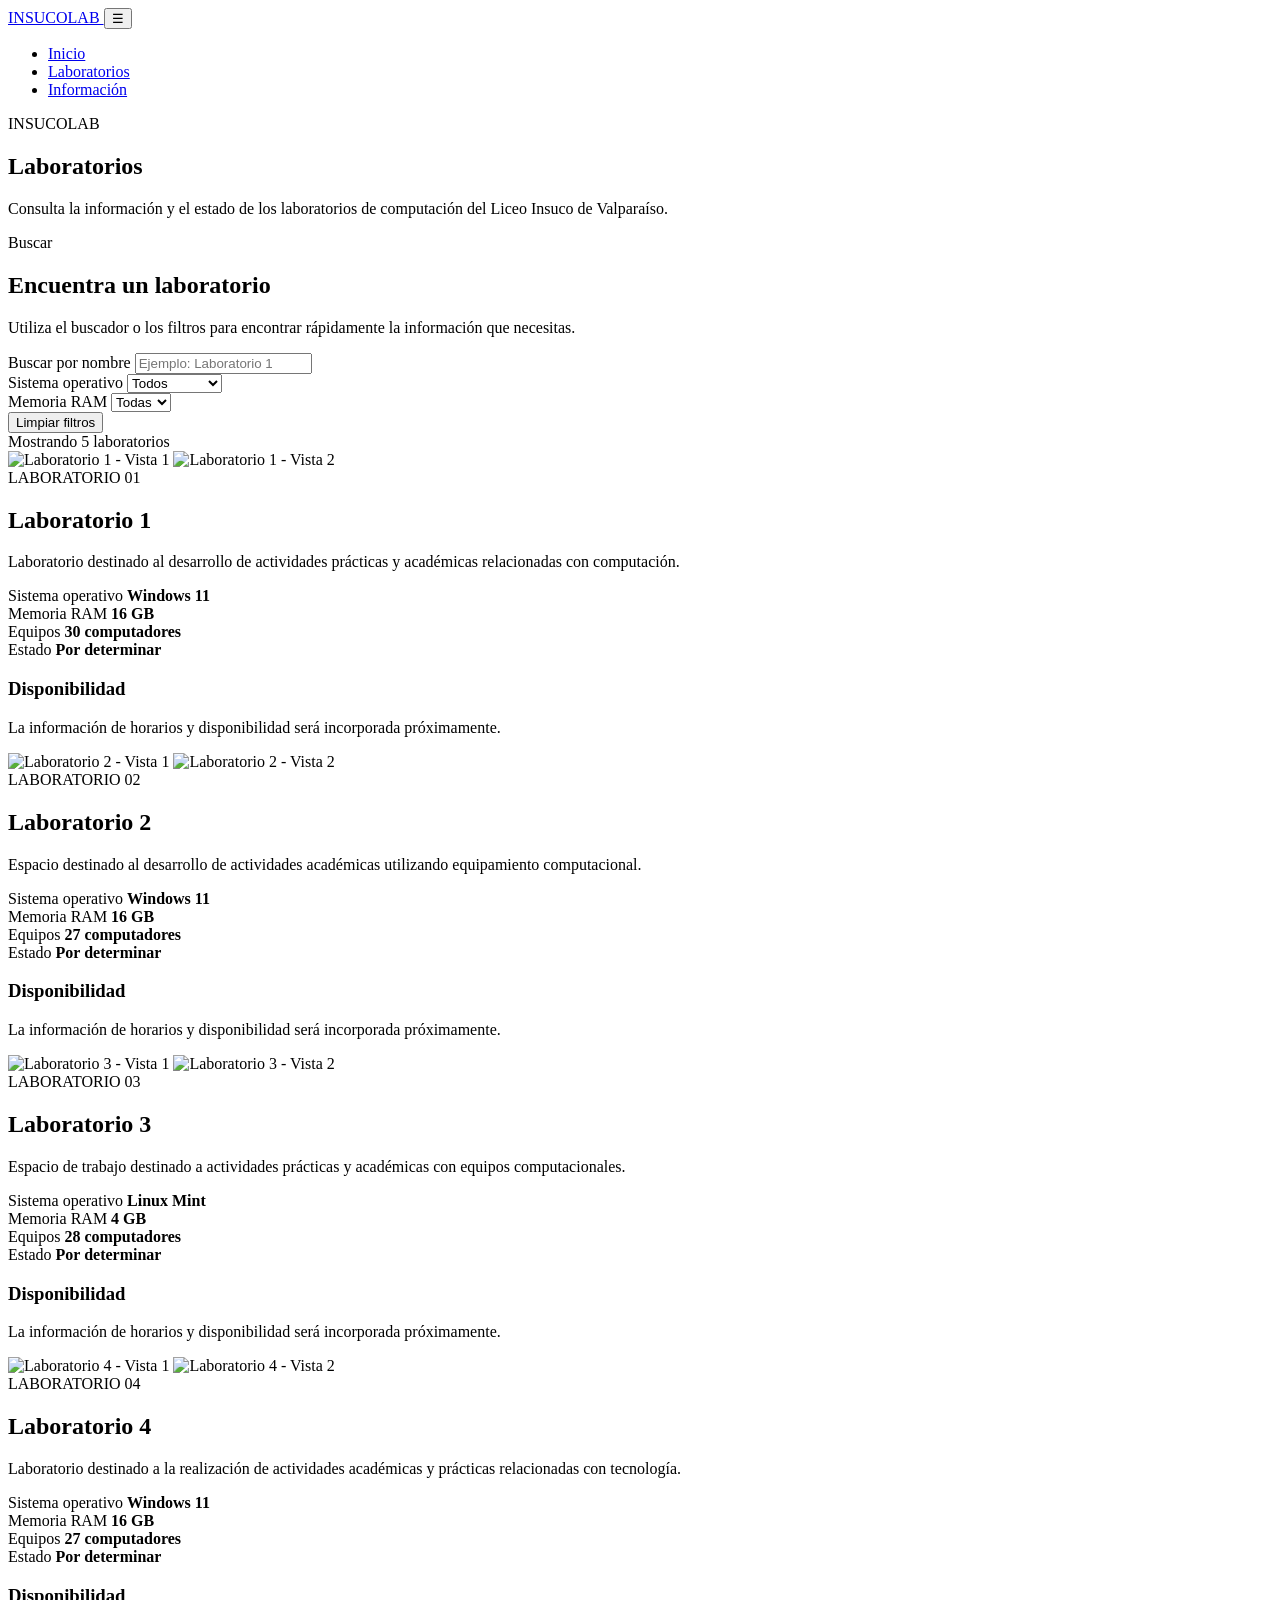
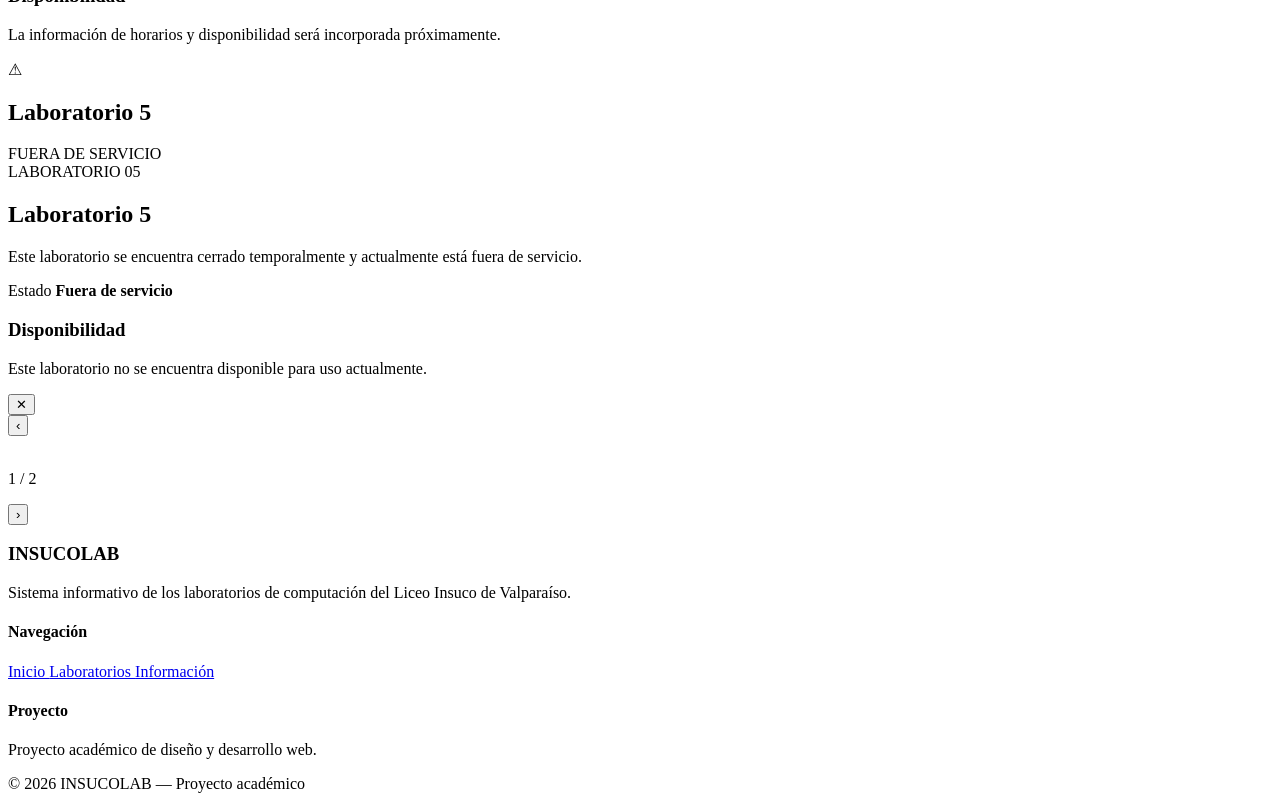
==== laboratorios.html @ bc04b341 "Add files via upload" ====
<!DOCTYPE html>
<html lang="es">

<head>
    <meta charset="UTF-8">
    <meta name="viewport" content="width=device-width, initial-scale=1.0">

    <title>Laboratorios | INSUCOLAB</title>

    <meta
        name="description"
        content="Consulta la información de los laboratorios de computación del Liceo Insuco de Valparaíso."
    >

    <link rel="stylesheet" href="css/style.css">
</head>

<body>

    <!-- =========================
         BARRA DE NAVEGACIÓN
    ========================== -->
    <header class="header">

        <nav class="navbar">

            <a href="index.html" class="logo">
                INSUCOLAB
            </a>

            <button
                type="button"
                class="menu-movil"
                id="menuMovil"
                aria-label="Abrir menú"
                aria-expanded="false"
            >
                ☰
            </button>

            <ul class="nav-links" id="navLinks">

                <li>
                    <a href="index.html">
                        Inicio
                    </a>
                </li>

                <li>
                    <a href="laboratorios.html" class="activo">
                        Laboratorios
                    </a>
                </li>

                <li>
                    <a href="index.html#informacion">
                        Información
                    </a>
                </li>

            </ul>

        </nav>

    </header>


    <!-- =========================
         CONTENIDO PRINCIPAL
    ========================== -->
    <main>

        <!-- ENCABEZADO -->
        <section class="encabezado-laboratorios">

            <div>

                <span class="etiqueta">
                    INSUCOLAB
                </span>

                <h1>
                    Laboratorios
                </h1>

                <p>
                    Consulta la información y el estado de los
                    laboratorios de computación del Liceo Insuco
                    de Valparaíso.
                </p>

            </div>

        </section>


        <!-- =========================
             BUSCADOR Y FILTROS
        ========================== -->
        <section class="seccion filtros-seccion">

            <div class="encabezado-seccion">

                <span class="etiqueta">
                    Buscar
                </span>

                <h2>
                    Encuentra un laboratorio
                </h2>

                <p>
                    Utiliza el buscador o los filtros para encontrar
                    rápidamente la información que necesitas.
                </p>

            </div>


            <div class="filtros-laboratorios">

                <div class="campo-filtro">

                    <label for="buscadorLaboratorio">
                        Buscar por nombre
                    </label>

                    <input
                        type="search"
                        id="buscadorLaboratorio"
                        placeholder="Ejemplo: Laboratorio 1"
                    >

                </div>


                <div class="campo-filtro">

                    <label for="filtroSistema">
                        Sistema operativo
                    </label>

                    <select id="filtroSistema">

                        <option value="todos">
                            Todos
                        </option>

                        <option value="windows">
                            Windows 11
                        </option>

                        <option value="linux">
                            Linux Mint
                        </option>

                    </select>

                </div>


                <div class="campo-filtro">

                    <label for="filtroRam">
                        Memoria RAM
                    </label>

                    <select id="filtroRam">

                        <option value="todos">
                            Todas
                        </option>

                        <option value="4">
                            4 GB
                        </option>

                        <option value="16">
                            16 GB
                        </option>

                    </select>

                </div>


                <button
                    type="button"
                    id="limpiarFiltros"
                    class="boton boton-secundario"
                >
                    Limpiar filtros
                </button>

            </div>


            <div class="resultado-filtros">

                <span id="cantidadResultados">
                    Mostrando 5 laboratorios
                </span>

            </div>

        </section>


        <!-- =========================
             LISTADO DE LABORATORIOS
        ========================== -->
        <section class="lista-laboratorios">


            <!-- =========================
                 LABORATORIO 1
            ========================== -->
            <article
                class="laboratorio-detalle tarjeta-laboratorio"
                id="lab1"
                data-nombre="Laboratorio 1"
                data-sistema="windows"
                data-ram="16"
            >

                <div class="laboratorio-imagenes">

                    <img
                        src="img/lab1-1.jpg"
                        alt="Laboratorio 1 - Vista 1"
                        class="foto-galeria"
                        data-laboratorio="1"
                    >

                    <img
                        src="img/lab1-2.jpg"
                        alt="Laboratorio 1 - Vista 2"
                        class="foto-galeria"
                        data-laboratorio="1"
                    >

                </div>


                <div class="laboratorio-informacion">

                    <span class="numero-laboratorio">
                        LABORATORIO 01
                    </span>

                    <h2>
                        Laboratorio 1
                    </h2>

                    <p class="descripcion-laboratorio">
                        Laboratorio destinado al desarrollo de
                        actividades prácticas y académicas
                        relacionadas con computación.
                    </p>


                    <div class="datos-laboratorio">

                        <div class="dato">

                            <span class="dato-titulo">
                                Sistema operativo
                            </span>

                            <strong>
                                Windows 11
                            </strong>

                        </div>


                        <div class="dato">

                            <span class="dato-titulo">
                                Memoria RAM
                            </span>

                            <strong>
                                16 GB
                            </strong>

                        </div>


                        <div class="dato">

                            <span class="dato-titulo">
                                Equipos
                            </span>

                            <strong>
                                30 computadores
                            </strong>

                        </div>


                        <div class="dato">

                            <span class="dato-titulo">
                                Estado
                            </span>

                            <strong class="estado pendiente">
                                Por determinar
                            </strong>

                        </div>

                    </div>


                    <div class="disponibilidad">

                        <h3>
                            Disponibilidad
                        </h3>

                        <p>
                            La información de horarios y
                            disponibilidad será incorporada
                            próximamente.
                        </p>

                    </div>

                </div>

            </article>


            <!-- =========================
                 LABORATORIO 2
            ========================== -->
            <article
                class="laboratorio-detalle tarjeta-laboratorio"
                id="lab2"
                data-nombre="Laboratorio 2"
                data-sistema="windows"
                data-ram="16"
            >

                <div class="laboratorio-imagenes">

                    <img
                        src="img/lab2-1.jpg"
                        alt="Laboratorio 2 - Vista 1"
                        class="foto-galeria"
                        data-laboratorio="2"
                    >

                    <img
                        src="img/lab2-2.jpg"
                        alt="Laboratorio 2 - Vista 2"
                        class="foto-galeria"
                        data-laboratorio="2"
                    >

                </div>


                <div class="laboratorio-informacion">

                    <span class="numero-laboratorio">
                        LABORATORIO 02
                    </span>

                    <h2>
                        Laboratorio 2
                    </h2>

                    <p class="descripcion-laboratorio">
                        Espacio destinado al desarrollo de
                        actividades académicas utilizando
                        equipamiento computacional.
                    </p>


                    <div class="datos-laboratorio">

                        <div class="dato">

                            <span class="dato-titulo">
                                Sistema operativo
                            </span>

                            <strong>
                                Windows 11
                            </strong>

                        </div>


                        <div class="dato">

                            <span class="dato-titulo">
                                Memoria RAM
                            </span>

                            <strong>
                                16 GB
                            </strong>

                        </div>


                        <div class="dato">

                            <span class="dato-titulo">
                                Equipos
                            </span>

                            <strong>
                                27 computadores
                            </strong>

                        </div>


                        <div class="dato">

                            <span class="dato-titulo">
                                Estado
                            </span>

                            <strong class="estado pendiente">
                                Por determinar
                            </strong>

                        </div>

                    </div>


                    <div class="disponibilidad">

                        <h3>
                            Disponibilidad
                        </h3>

                        <p>
                            La información de horarios y
                            disponibilidad será incorporada
                            próximamente.
                        </p>

                    </div>

                </div>

            </article>


            <!-- =========================
                 LABORATORIO 3
            ========================== -->
            <article
                class="laboratorio-detalle tarjeta-laboratorio"
                id="lab3"
                data-nombre="Laboratorio 3"
                data-sistema="linux"
                data-ram="4"
            >

                <div class="laboratorio-imagenes">

                    <img
                        src="img/lab3-1.jpg"
                        alt="Laboratorio 3 - Vista 1"
                        class="foto-galeria"
                        data-laboratorio="3"
                    >

                    <img
                        src="img/lab3-2.jpg"
                        alt="Laboratorio 3 - Vista 2"
                        class="foto-galeria"
                        data-laboratorio="3"
                    >

                </div>


                <div class="laboratorio-informacion">

                    <span class="numero-laboratorio">
                        LABORATORIO 03
                    </span>

                    <h2>
                        Laboratorio 3
                    </h2>

                    <p class="descripcion-laboratorio">
                        Espacio de trabajo destinado a actividades
                        prácticas y académicas con equipos
                        computacionales.
                    </p>


                    <div class="datos-laboratorio">

                        <div class="dato">

                            <span class="dato-titulo">
                                Sistema operativo
                            </span>

                            <strong>
                                Linux Mint
                            </strong>

                        </div>


                        <div class="dato">

                            <span class="dato-titulo">
                                Memoria RAM
                            </span>

                            <strong>
                                4 GB
                            </strong>

                        </div>


                        <div class="dato">

                            <span class="dato-titulo">
                                Equipos
                            </span>

                            <strong>
                                28 computadores
                            </strong>

                        </div>


                        <div class="dato">

                            <span class="dato-titulo">
                                Estado
                            </span>

                            <strong class="estado pendiente">
                                Por determinar
                            </strong>

                        </div>

                    </div>


                    <div class="disponibilidad">

                        <h3>
                            Disponibilidad
                        </h3>

                        <p>
                            La información de horarios y
                            disponibilidad será incorporada
                            próximamente.
                        </p>

                    </div>

                </div>

            </article>


            <!-- =========================
                 LABORATORIO 4
            ========================== -->
            <article
                class="laboratorio-detalle tarjeta-laboratorio"
                id="lab4"
                data-nombre="Laboratorio 4"
                data-sistema="windows"
                data-ram="16"
            >

                <div class="laboratorio-imagenes">

                    <img
                        src="img/lab4-1.jpg"
                        alt="Laboratorio 4 - Vista 1"
                        class="foto-galeria"
                        data-laboratorio="4"
                    >

                    <img
                        src="img/lab4-2.jpg"
                        alt="Laboratorio 4 - Vista 2"
                        class="foto-galeria"
                        data-laboratorio="4"
                    >

                </div>


                <div class="laboratorio-informacion">

                    <span class="numero-laboratorio">
                        LABORATORIO 04
                    </span>

                    <h2>
                        Laboratorio 4
                    </h2>

                    <p class="descripcion-laboratorio">
                        Laboratorio destinado a la realización
                        de actividades académicas y prácticas
                        relacionadas con tecnología.
                    </p>


                    <div class="datos-laboratorio">

                        <div class="dato">

                            <span class="dato-titulo">
                                Sistema operativo
                            </span>

                            <strong>
                                Windows 11
                            </strong>

                        </div>


                        <div class="dato">

                            <span class="dato-titulo">
                                Memoria RAM
                            </span>

                            <strong>
                                16 GB
                            </strong>

                        </div>


                        <div class="dato">

                            <span class="dato-titulo">
                                Equipos
                            </span>

                            <strong>
                                27 computadores
                            </strong>

                        </div>


                        <div class="dato">

                            <span class="dato-titulo">
                                Estado
                            </span>

                            <strong class="estado pendiente">
                                Por determinar
                            </strong>

                        </div>

                    </div>


                    <div class="disponibilidad">

                        <h3>
                            Disponibilidad
                        </h3>

                        <p>
                            La información de horarios y
                            disponibilidad será incorporada
                            próximamente.
                        </p>

                    </div>

                </div>

            </article>


            <!-- =========================
                 LABORATORIO 5
            ========================== -->
            <article
                class="laboratorio-detalle tarjeta-laboratorio laboratorio-cerrado-card"
                id="lab5"
                data-nombre="Laboratorio 5"
                data-sistema="cerrado"
                data-ram="cerrado"
            >

                <div class="laboratorio-cerrado">

                    <span class="icono-cerrado">
                        ⚠
                    </span>

                    <h2>
                        Laboratorio 5
                    </h2>

                    <span>
                        FUERA DE SERVICIO
                    </span>

                </div>


                <div class="laboratorio-informacion">

                    <span class="numero-laboratorio">
                        LABORATORIO 05
                    </span>

                    <h2>
                        Laboratorio 5
                    </h2>

                    <p class="descripcion-laboratorio">
                        Este laboratorio se encuentra cerrado
                        temporalmente y actualmente está fuera
                        de servicio.
                    </p>


                    <div class="datos-laboratorio">

                        <div class="dato">

                            <span class="dato-titulo">
                                Estado
                            </span>

                            <strong class="estado cerrado">
                                Fuera de servicio
                            </strong>

                        </div>

                    </div>


                    <div class="disponibilidad">

                        <h3>
                            Disponibilidad
                        </h3>

                        <p>
                            Este laboratorio no se encuentra
                            disponible para uso actualmente.
                        </p>

                    </div>

                </div>

            </article>

        </section>


        <!-- =========================
             SIN RESULTADOS
        ========================== -->
        <section
            class="sin-resultados"
            id="sinResultados"
            style="display: none;"
        >

            <div>

                <span>
                    🔎
                </span>

                <h2>
                    No encontramos laboratorios
                </h2>

                <p>
                    Intenta cambiar los filtros o realizar otra búsqueda.
                </p>

            </div>

        </section>


        <!-- =========================
             MODAL DE GALERÍA
        ========================== -->
        <div
            id="galeriaModal"
            class="galeria-modal"
            aria-hidden="true"
        >

            <button
                type="button"
                id="cerrarGaleria"
                class="galeria-cerrar"
                aria-label="Cerrar galería"
            >
                ✕
            </button>


            <div class="galeria-contenido">

                <button
                    type="button"
                    id="fotoAnterior"
                    class="galeria-flecha galeria-anterior"
                    aria-label="Fotografía anterior"
                >
                    ‹
                </button>


                <div class="galeria-imagen-contenedor">

                    <img
                        id="imagenGaleria"
                        src=""
                        alt=""
                    >

                    <p id="contadorGaleria">
                        1 / 2
                    </p>

                </div>


                <button
                    type="button"
                    id="fotoSiguiente"
                    class="galeria-flecha galeria-siguiente"
                    aria-label="Fotografía siguiente"
                >
                    ›
                </button>

            </div>

        </div>

    </main>


    <!-- =========================
         PIE DE PÁGINA
    ========================== -->
    <footer>

        <div class="footer-contenido">

            <div class="footer-marca">

                <h3>
                    INSUCOLAB
                </h3>

                <p>
                    Sistema informativo de los laboratorios
                    de computación del Liceo Insuco de Valparaíso.
                </p>

            </div>


            <div class="footer-enlaces">

                <h4>
                    Navegación
                </h4>

                <a href="index.html">
                    Inicio
                </a>

                <a href="laboratorios.html">
                    Laboratorios
                </a>

                <a href="index.html#informacion">
                    Información
                </a>

            </div>


            <div class="footer-enlaces">

                <h4>
                    Proyecto
                </h4>

                <p>
                    Proyecto académico de diseño y desarrollo web.
                </p>

            </div>

        </div>


        <div class="footer-final">

            <p>
                © 2026 INSUCOLAB — Proyecto académico
            </p>

        </div>

    </footer>


    <script src="js/script.js"></script>

</body>

</html>
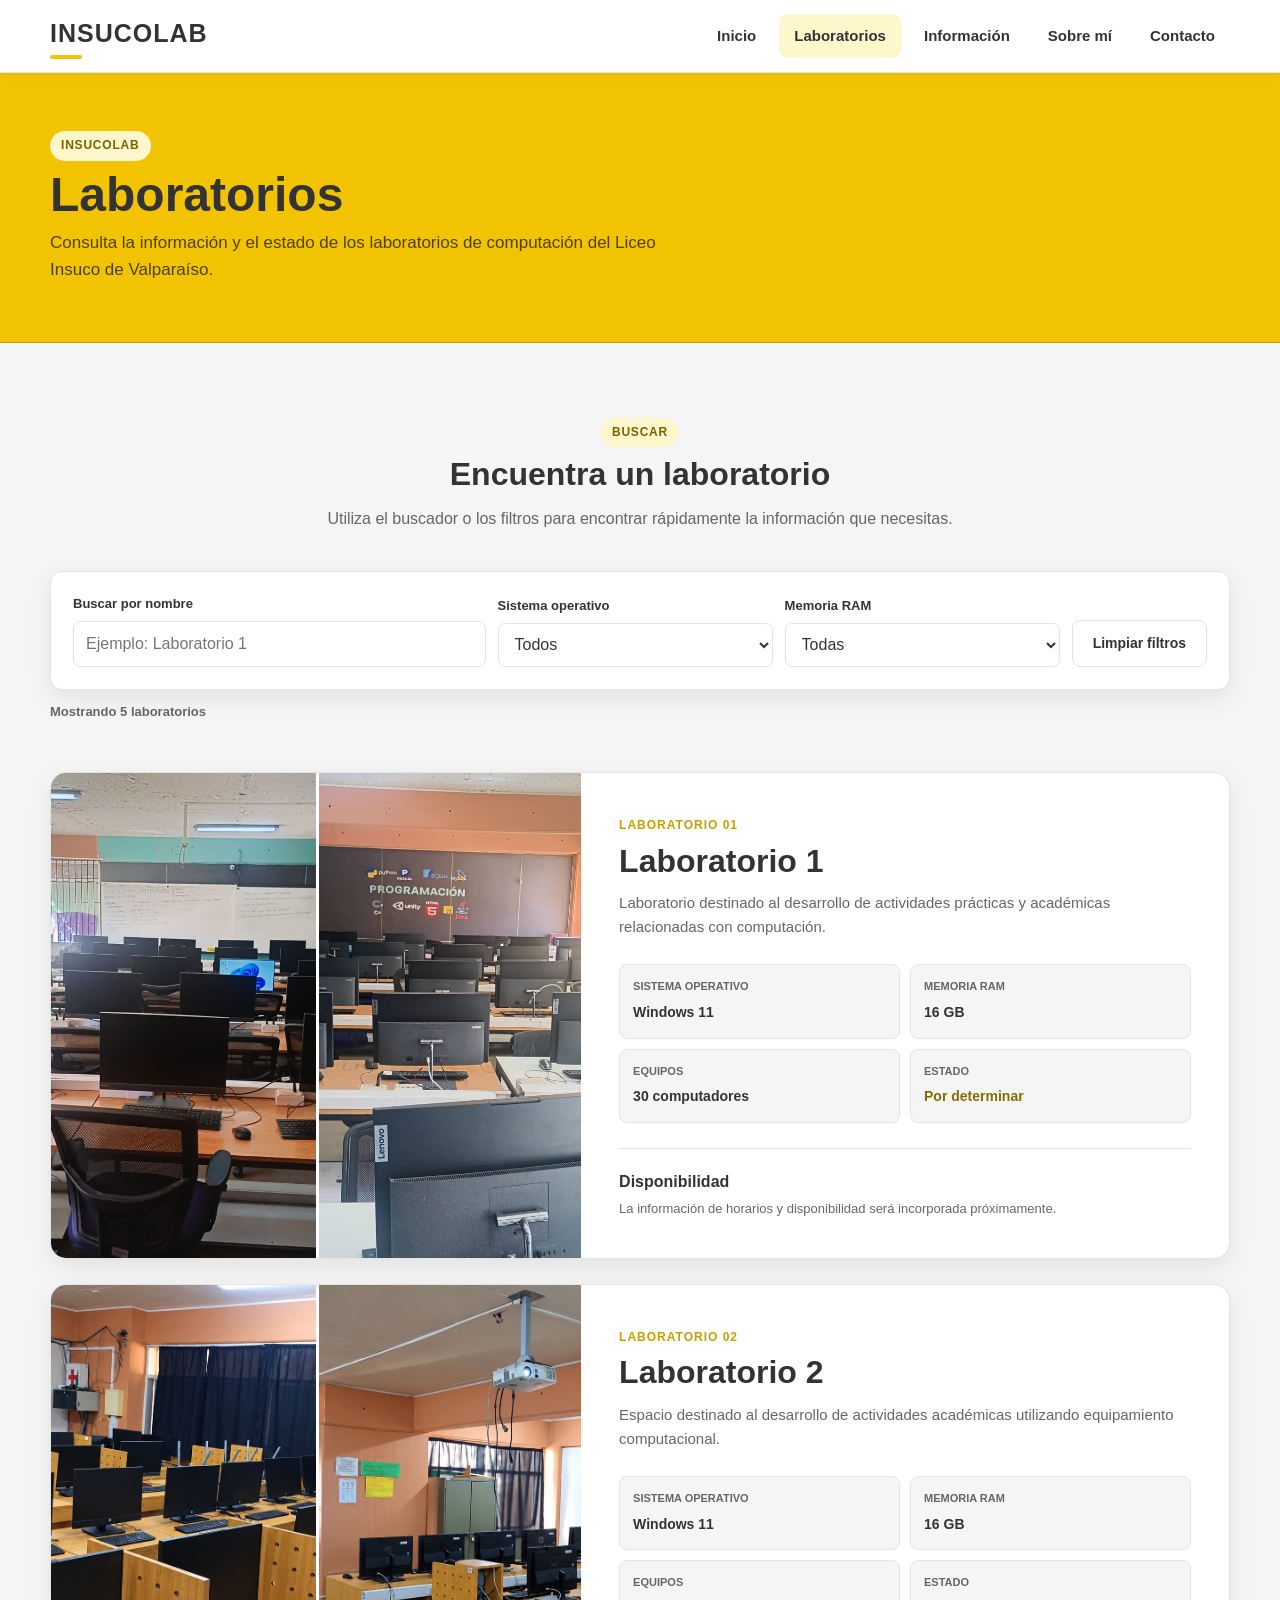
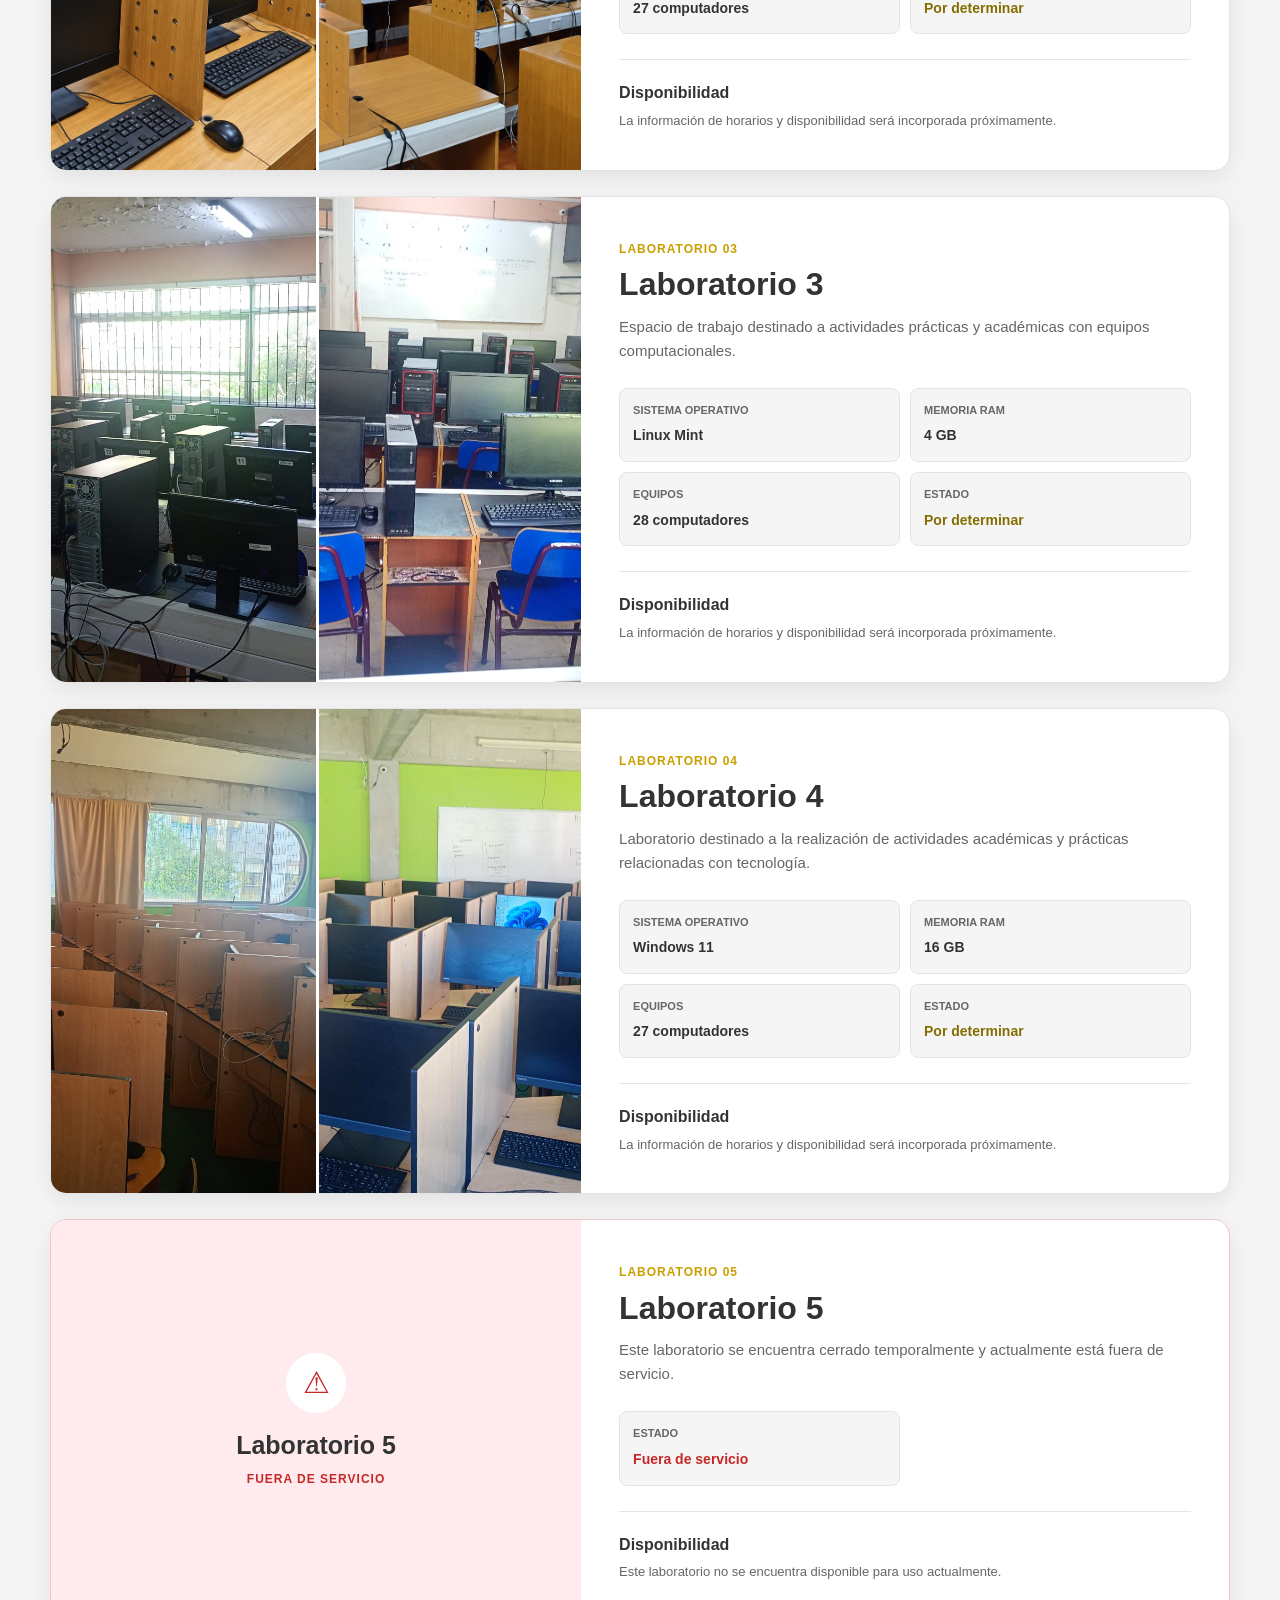
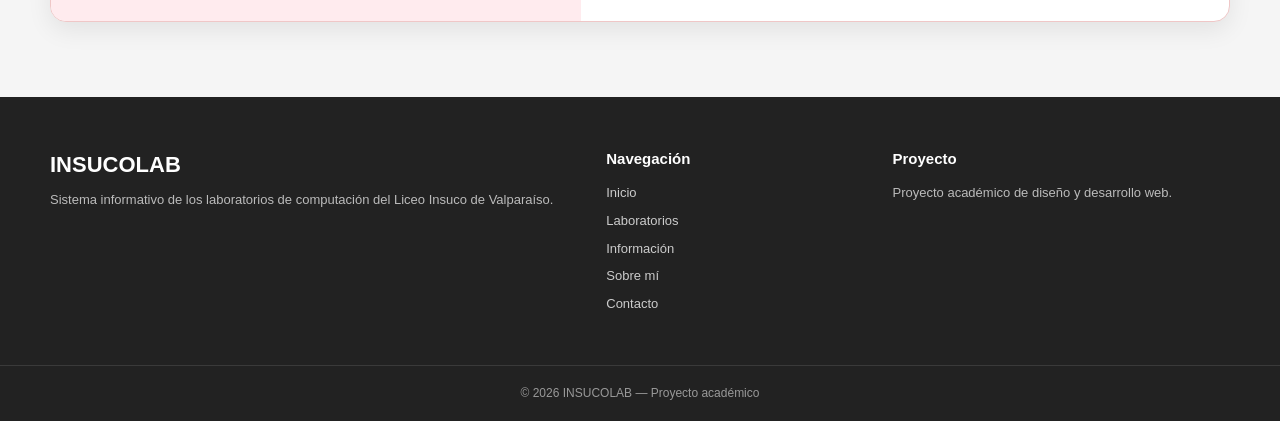
==== commit 03de172a: "Update laboratorios.html" ====
--- a/laboratorios.html
+++ b/laboratorios.html
@@ -55,6 +55,18 @@
                 <li>
                     <a href="index.html#informacion">
                         Información
+                    </a>
+                </li>
+
+                <li>
+                    <a href="index.html#sobre-mi">
+                        Sobre mí
+                    </a>
+                </li>
+
+                <li>
+                    <a href="index.html#contacto">
+                        Contacto
                     </a>
                 </li>
 
@@ -911,6 +923,14 @@
                     Información
                 </a>
 
+                <a href="index.html#sobre-mi">
+                    Sobre mí
+                </a>
+
+                <a href="index.html#contacto">
+                    Contacto
+                </a>
+
             </div>
 
 
@@ -944,4 +964,4 @@
 
 </body>
 
-</html>+</html>
--- a/css/style.css
+++ b/css/style.css
@@ -0,0 +1,1690 @@
+/* =========================================================
+   INSUCOLAB - HOJA DE ESTILOS
+   Liceo Insuco de Valparaíso
+   ========================================================= */
+
+
+/* =========================================================
+   VARIABLES
+   ========================================================= */
+
+:root {
+    --amarillo: #f2c300;
+    --amarillo-oscuro: #c99f00;
+    --amarillo-claro: #fff7cc;
+
+    --blanco: #ffffff;
+
+    --fondo: #f5f5f5;
+    --fondo-oscuro: #eeeeee;
+
+    --texto: #333333;
+    --texto-claro: #666666;
+
+    --borde: #e4e4e4;
+
+    --rojo: #c62828;
+    --rojo-claro: #ffebee;
+
+    --verde: #2e7d32;
+    --verde-claro: #e8f5e9;
+
+    --sombra: 0 8px 25px rgba(0, 0, 0, 0.08);
+
+    --radio: 12px;
+}
+
+
+/* =========================================================
+   CONFIGURACIÓN GENERAL
+   ========================================================= */
+
+* {
+    box-sizing: border-box;
+    margin: 0;
+    padding: 0;
+}
+
+html {
+    scroll-behavior: smooth;
+}
+
+body {
+    font-family: Arial, Helvetica, sans-serif;
+    background: var(--fondo);
+    color: var(--texto);
+    line-height: 1.6;
+}
+
+img {
+    display: block;
+    max-width: 100%;
+}
+
+a {
+    color: inherit;
+    text-decoration: none;
+}
+
+button,
+input,
+select {
+    font: inherit;
+}
+
+button {
+    cursor: pointer;
+}
+
+main {
+    min-height: 60vh;
+}
+
+
+/* =========================================================
+   NAVEGACIÓN
+   ========================================================= */
+
+.header {
+    position: sticky;
+    top: 0;
+    z-index: 1000;
+
+    background: var(--blanco);
+    border-bottom: 1px solid var(--borde);
+
+    box-shadow: 0 2px 10px rgba(0, 0, 0, 0.04);
+}
+
+.navbar {
+    position: relative;
+
+    width: min(1180px, calc(100% - 40px));
+    min-height: 72px;
+
+    margin: 0 auto;
+
+    display: flex;
+    align-items: center;
+    justify-content: space-between;
+    gap: 25px;
+}
+
+.logo {
+    color: var(--texto);
+
+    font-size: 25px;
+    font-weight: 800;
+    letter-spacing: 1px;
+
+    white-space: nowrap;
+}
+
+.logo::after {
+    content: "";
+
+    display: block;
+
+    width: 32px;
+    height: 4px;
+
+    margin-top: 2px;
+
+    background: var(--amarillo);
+    border-radius: 5px;
+}
+
+.nav-links {
+    display: flex;
+    align-items: center;
+    gap: 8px;
+
+    list-style: none;
+}
+
+.nav-links a {
+    display: block;
+
+    padding: 10px 15px;
+
+    border-radius: 8px;
+
+    color: var(--texto);
+
+    font-size: 15px;
+    font-weight: 600;
+
+    transition:
+        background 0.2s ease,
+        color 0.2s ease;
+}
+
+.nav-links a:hover,
+.nav-links a.activo {
+    background: var(--amarillo-claro);
+    color: var(--texto);
+}
+
+.menu-movil {
+    display: none;
+
+    width: 42px;
+    height: 42px;
+
+    align-items: center;
+    justify-content: center;
+
+    border: 1px solid var(--borde);
+    border-radius: 8px;
+
+    background: var(--blanco);
+    color: var(--texto);
+
+    font-size: 23px;
+    line-height: 1;
+
+    cursor: pointer;
+
+    transition:
+        background 0.2s ease,
+        border-color 0.2s ease;
+}
+
+.menu-movil:hover {
+    background: var(--amarillo-claro);
+    border-color: var(--amarillo);
+}
+
+
+/* =========================================================
+   ELEMENTOS GENERALES
+   ========================================================= */
+
+.seccion {
+    width: min(1180px, calc(100% - 40px));
+
+    margin: 0 auto;
+    padding: 75px 0;
+}
+
+.seccion-alternativa {
+    width: 100%;
+
+    padding-left: max(20px, calc((100% - 1180px) / 2));
+    padding-right: max(20px, calc((100% - 1180px) / 2));
+
+    background: var(--blanco);
+}
+
+.encabezado-seccion {
+    max-width: 760px;
+
+    margin: 0 auto 40px;
+
+    text-align: center;
+}
+
+.encabezado-seccion h2 {
+    margin: 8px 0 12px;
+
+    font-size: 32px;
+    line-height: 1.2;
+}
+
+.encabezado-seccion p {
+    color: var(--texto-claro);
+}
+
+.etiqueta {
+    display: inline-block;
+
+    padding: 5px 11px;
+
+    border-radius: 30px;
+
+    background: var(--amarillo-claro);
+    color: #7a6200;
+
+    font-size: 12px;
+    font-weight: 800;
+    letter-spacing: 0.8px;
+    text-transform: uppercase;
+}
+
+
+/* =========================================================
+   BOTONES
+   ========================================================= */
+
+.boton {
+    display: inline-flex;
+
+    align-items: center;
+    justify-content: center;
+
+    min-height: 45px;
+
+    padding: 11px 20px;
+
+    border: 1px solid transparent;
+    border-radius: 8px;
+
+    font-size: 14px;
+    font-weight: 700;
+
+    transition:
+        transform 0.2s ease,
+        background 0.2s ease,
+        border-color 0.2s ease;
+}
+
+.boton:hover {
+    transform: translateY(-1px);
+}
+
+.boton-principal {
+    background: var(--amarillo);
+    color: #222222;
+}
+
+.boton-principal:hover {
+    background: var(--amarillo-oscuro);
+}
+
+.boton-secundario {
+    background: var(--blanco);
+    border-color: var(--borde);
+    color: var(--texto);
+}
+
+.boton-secundario:hover {
+    background: var(--fondo);
+    border-color: var(--amarillo);
+}
+
+
+/* =========================================================
+   HERO
+   ========================================================= */
+
+.hero {
+    width: min(1180px, calc(100% - 40px));
+
+    min-height: 480px;
+
+    margin: 40px auto 0;
+
+    display: grid;
+    grid-template-columns: 1fr 1fr;
+
+    overflow: hidden;
+
+    background: var(--blanco);
+
+    border: 1px solid var(--borde);
+    border-radius: 16px;
+
+    box-shadow: var(--sombra);
+}
+
+.hero-imagen {
+    min-height: 480px;
+}
+
+.hero-imagen img {
+    width: 100%;
+    height: 100%;
+
+    object-fit: cover;
+}
+
+.hero-contenido {
+    display: flex;
+    flex-direction: column;
+    justify-content: center;
+
+    padding: 55px;
+}
+
+.hero-contenido h1 {
+    margin: 12px 0 18px;
+
+    font-size: clamp(36px, 4vw, 52px);
+    line-height: 1.05;
+}
+
+.hero-contenido p {
+    max-width: 560px;
+
+    margin-bottom: 28px;
+
+    color: var(--texto-claro);
+
+    font-size: 17px;
+}
+
+.hero-botones {
+    display: flex;
+    flex-wrap: wrap;
+    gap: 10px;
+}
+
+
+/* =========================================================
+   TARJETAS DE INFORMACIÓN
+   ========================================================= */
+
+.tarjetas-info {
+    display: grid;
+
+    grid-template-columns: repeat(4, 1fr);
+
+    gap: 18px;
+}
+
+.tarjeta-info {
+    padding: 25px;
+
+    background: var(--blanco);
+
+    border: 1px solid var(--borde);
+    border-radius: var(--radio);
+
+    box-shadow: var(--sombra);
+}
+
+.icono-info {
+    width: 45px;
+    height: 45px;
+
+    display: flex;
+    align-items: center;
+    justify-content: center;
+
+    margin-bottom: 15px;
+
+    background: var(--amarillo-claro);
+
+    border-radius: 10px;
+
+    font-size: 21px;
+}
+
+.tarjeta-info h3 {
+    margin-bottom: 8px;
+
+    font-size: 18px;
+}
+
+.tarjeta-info p {
+    color: var(--texto-claro);
+
+    font-size: 14px;
+}
+
+
+/* =========================================================
+   DOS COLUMNAS / CARACTERÍSTICAS
+   ========================================================= */
+
+.contenido-dos-columnas {
+    width: min(1180px, 100%);
+
+    margin: 0 auto;
+
+    display: grid;
+    grid-template-columns: 1.4fr 0.8fr;
+
+    gap: 60px;
+
+    align-items: center;
+}
+
+.contenido-dos-columnas h2 {
+    margin: 10px 0 15px;
+
+    font-size: 32px;
+    line-height: 1.2;
+}
+
+.contenido-dos-columnas > div:first-child > p {
+    max-width: 650px;
+
+    color: var(--texto-claro);
+}
+
+.lista-caracteristicas {
+    display: grid;
+
+    gap: 12px;
+
+    margin-top: 25px;
+
+    list-style: none;
+}
+
+.lista-caracteristicas li {
+    display: flex;
+    align-items: flex-start;
+    gap: 10px;
+
+    color: var(--texto-claro);
+}
+
+.lista-caracteristicas li span {
+    color: var(--amarillo-oscuro);
+
+    font-weight: 900;
+}
+
+.destacado {
+    padding: 40px;
+
+    background: var(--amarillo);
+
+    border-radius: 16px;
+
+    text-align: center;
+
+    box-shadow: var(--sombra);
+}
+
+.destacado-numero {
+    display: block;
+
+    font-size: 70px;
+    font-weight: 900;
+    line-height: 1;
+}
+
+.destacado h3 {
+    margin: 10px 0;
+
+    font-size: 22px;
+}
+
+.destacado p {
+    color: #4e4100;
+
+    font-size: 14px;
+}
+
+
+/* =========================================================
+   RESUMEN EN NÚMEROS
+   ========================================================= */
+
+.resumen-grid {
+    display: grid;
+
+    grid-template-columns: repeat(4, 1fr);
+
+    gap: 18px;
+}
+
+.resumen-card {
+    padding: 30px 25px;
+
+    background: var(--blanco);
+
+    border: 1px solid var(--borde);
+    border-radius: var(--radio);
+
+    text-align: center;
+
+    box-shadow: var(--sombra);
+}
+
+.resumen-numero {
+    display: block;
+
+    color: var(--amarillo-oscuro);
+
+    font-size: 43px;
+    font-weight: 900;
+    line-height: 1;
+}
+
+.resumen-card h3 {
+    margin: 10px 0 6px;
+
+    font-size: 17px;
+}
+
+.resumen-card p {
+    color: var(--texto-claro);
+
+    font-size: 13px;
+}
+
+
+/* =========================================================
+   ESTADO DE INFORMACIÓN
+   ========================================================= */
+
+.estado-grid {
+    display: grid;
+
+    grid-template-columns: repeat(2, 1fr);
+
+    gap: 18px;
+}
+
+.estado-card {
+    padding: 25px;
+
+    background: var(--blanco);
+
+    border: 1px solid var(--borde);
+    border-radius: var(--radio);
+
+    box-shadow: var(--sombra);
+}
+
+.estado-cabecera {
+    display: flex;
+
+    align-items: center;
+    justify-content: space-between;
+
+    gap: 15px;
+
+    margin-bottom: 18px;
+}
+
+.estado-cabecera h3 {
+    font-size: 19px;
+}
+
+.estado-confirmado,
+.estado-cerrado-etiqueta {
+    display: inline-block;
+
+    padding: 5px 9px;
+
+    border-radius: 20px;
+
+    font-size: 11px;
+    font-weight: 800;
+    text-transform: uppercase;
+}
+
+.estado-confirmado {
+    background: var(--verde-claro);
+    color: var(--verde);
+}
+
+.estado-cerrado-etiqueta {
+    background: var(--rojo-claro);
+    color: var(--rojo);
+}
+
+.estado-card p {
+    margin-top: 7px;
+
+    color: var(--texto-claro);
+
+    font-size: 14px;
+}
+
+.estado-card strong {
+    color: var(--texto);
+}
+
+.estado-cerrado {
+    border-color: #efc7c7;
+    background: #fffafa;
+}
+
+
+/* =========================================================
+   TARJETAS DE LABORATORIOS
+   ========================================================= */
+
+.laboratorios-grid {
+    display: grid;
+
+    grid-template-columns: repeat(2, 1fr);
+
+    gap: 25px;
+}
+
+.tarjeta-laboratorio {
+    overflow: hidden;
+
+    background: var(--blanco);
+
+    border: 1px solid var(--borde);
+    border-radius: var(--radio);
+
+    box-shadow: var(--sombra);
+
+    transition:
+        transform 0.2s ease,
+        box-shadow 0.2s ease;
+}
+
+.tarjeta-laboratorio:hover {
+    transform: translateY(-3px);
+
+    box-shadow: 0 12px 30px rgba(0, 0, 0, 0.1);
+}
+
+.galeria-mini {
+    display: grid;
+    grid-template-columns: 1fr 1fr;
+
+    height: 220px;
+}
+
+.galeria-mini img {
+    width: 100%;
+    height: 220px;
+
+    object-fit: cover;
+}
+
+.galeria-mini img + img {
+    border-left: 3px solid var(--blanco);
+}
+
+.contenido-laboratorio {
+    padding: 25px;
+}
+
+.numero-laboratorio {
+    display: inline-block;
+
+    margin-bottom: 7px;
+
+    color: var(--amarillo-oscuro);
+
+    font-size: 12px;
+    font-weight: 900;
+    letter-spacing: 1px;
+}
+
+.contenido-laboratorio h3 {
+    margin-bottom: 8px;
+
+    font-size: 23px;
+}
+
+.contenido-laboratorio p {
+    color: var(--texto-claro);
+
+    font-size: 14px;
+}
+
+.datos-rapidos {
+    display: flex;
+    flex-wrap: wrap;
+
+    gap: 7px;
+
+    margin: 17px 0;
+}
+
+.datos-rapidos span {
+    padding: 6px 9px;
+
+    background: var(--fondo);
+
+    border: 1px solid var(--borde);
+    border-radius: 6px;
+
+    color: var(--texto);
+
+    font-size: 12px;
+    font-weight: 600;
+}
+
+.enlace-laboratorio {
+    display: inline-block;
+
+    margin-top: 3px;
+
+    color: #806500;
+
+    font-size: 14px;
+    font-weight: 800;
+}
+
+.enlace-laboratorio:hover {
+    color: #4e4100;
+}
+
+
+/* =========================================================
+   LABORATORIO FUERA DE SERVICIO
+   ========================================================= */
+
+.tarjeta-fuera-servicio {
+    border-color: #efc7c7;
+    background: #fffafa;
+}
+
+.laboratorio-cerrado {
+    min-height: 220px;
+
+    display: flex;
+    flex-direction: column;
+
+    align-items: center;
+    justify-content: center;
+
+    padding: 30px;
+
+    background: var(--rojo-claro);
+
+    color: var(--rojo);
+
+    text-align: center;
+}
+
+.icono-cerrado {
+    display: flex;
+
+    width: 60px;
+    height: 60px;
+
+    align-items: center;
+    justify-content: center;
+
+    margin-bottom: 12px;
+
+    border-radius: 50%;
+
+    background: var(--blanco);
+
+    font-size: 30px;
+}
+
+.laboratorio-cerrado h2 {
+    margin-bottom: 5px;
+
+    color: var(--texto);
+
+    font-size: 25px;
+}
+
+.laboratorio-cerrado > span:last-child {
+    font-size: 12px;
+    font-weight: 900;
+    letter-spacing: 1px;
+}
+
+
+/* =========================================================
+   PÁGINA DE LABORATORIOS
+   ========================================================= */
+
+.encabezado-laboratorios {
+    min-height: 270px;
+
+    display: flex;
+    align-items: center;
+
+    background: var(--amarillo);
+
+    border-bottom: 1px solid var(--amarillo-oscuro);
+}
+
+.encabezado-laboratorios > div {
+    width: min(1180px, calc(100% - 40px));
+
+    margin: 0 auto;
+}
+
+.encabezado-laboratorios h1 {
+    margin: 8px 0;
+
+    font-size: 48px;
+    line-height: 1.1;
+}
+
+.encabezado-laboratorios p {
+    max-width: 650px;
+
+    color: #4e4100;
+
+    font-size: 17px;
+}
+
+
+/* =========================================================
+   FILTROS
+   ========================================================= */
+
+.filtros-seccion {
+    padding-bottom: 40px;
+}
+
+.filtros-laboratorios {
+    display: grid;
+
+    grid-template-columns: 1.5fr 1fr 1fr auto;
+
+    gap: 12px;
+
+    align-items: end;
+
+    padding: 22px;
+
+    background: var(--blanco);
+
+    border: 1px solid var(--borde);
+    border-radius: var(--radio);
+
+    box-shadow: var(--sombra);
+}
+
+.campo-filtro {
+    display: flex;
+    flex-direction: column;
+
+    gap: 6px;
+}
+
+.campo-filtro label {
+    font-size: 13px;
+    font-weight: 700;
+}
+
+.campo-filtro input,
+.campo-filtro select {
+    width: 100%;
+
+    min-height: 44px;
+
+    padding: 9px 12px;
+
+    background: var(--blanco);
+
+    border: 1px solid var(--borde);
+    border-radius: 7px;
+
+    color: var(--texto);
+
+    outline: none;
+
+    transition:
+        border-color 0.2s ease,
+        box-shadow 0.2s ease;
+}
+
+.campo-filtro input:focus,
+.campo-filtro select:focus {
+    border-color: var(--amarillo-oscuro);
+
+    box-shadow: 0 0 0 3px var(--amarillo-claro);
+}
+
+.resultado-filtros {
+    margin-top: 12px;
+
+    color: var(--texto-claro);
+
+    font-size: 13px;
+    font-weight: 600;
+}
+
+
+/* =========================================================
+   LISTA DE LABORATORIOS DETALLADOS
+   ========================================================= */
+
+.lista-laboratorios {
+    width: min(1180px, calc(100% - 40px));
+
+    margin: 0 auto;
+    padding: 10px 0 75px;
+
+    display: grid;
+
+    gap: 25px;
+}
+
+.laboratorio-detalle {
+    display: grid;
+
+    grid-template-columns: 45% 55%;
+
+    overflow: hidden;
+
+    background: var(--blanco);
+
+    border: 1px solid var(--borde);
+    border-radius: 16px;
+
+    box-shadow: var(--sombra);
+
+    scroll-margin-top: 100px;
+}
+
+.laboratorio-imagenes {
+    display: grid;
+
+    grid-template-columns: 1fr 1fr;
+
+    min-height: 390px;
+}
+
+.laboratorio-imagenes img {
+    width: 100%;
+    height: 100%;
+    min-height: 390px;
+
+    object-fit: cover;
+
+    cursor: pointer;
+
+    transition:
+        filter 0.2s ease,
+        transform 0.2s ease;
+}
+
+.laboratorio-imagenes img:hover {
+    filter: brightness(0.88);
+}
+
+.laboratorio-imagenes img + img {
+    border-left: 3px solid var(--blanco);
+}
+
+.laboratorio-informacion {
+    padding: 38px;
+}
+
+.laboratorio-informacion h2 {
+    margin-bottom: 12px;
+
+    font-size: 32px;
+    line-height: 1.15;
+}
+
+.descripcion-laboratorio {
+    margin-bottom: 25px;
+
+    color: var(--texto-claro);
+
+    font-size: 15px;
+}
+
+.datos-laboratorio {
+    display: grid;
+
+    grid-template-columns: repeat(2, 1fr);
+
+    gap: 10px;
+
+    margin-bottom: 25px;
+}
+
+.dato {
+    padding: 13px;
+
+    background: var(--fondo);
+
+    border: 1px solid var(--borde);
+    border-radius: 8px;
+}
+
+.dato-titulo {
+    display: block;
+
+    margin-bottom: 3px;
+
+    color: var(--texto-claro);
+
+    font-size: 11px;
+    font-weight: 700;
+    text-transform: uppercase;
+}
+
+.dato strong {
+    font-size: 14px;
+}
+
+.estado {
+    display: inline-block;
+
+    color: var(--texto);
+}
+
+.estado.pendiente {
+    color: #856d00;
+}
+
+.estado.cerrado {
+    color: var(--rojo);
+}
+
+.disponibilidad {
+    padding-top: 20px;
+
+    border-top: 1px solid var(--borde);
+}
+
+.disponibilidad h3 {
+    margin-bottom: 5px;
+
+    font-size: 16px;
+}
+
+.disponibilidad p {
+    color: var(--texto-claro);
+
+    font-size: 13px;
+}
+
+
+/* =========================================================
+   LABORATORIO 5 EN PÁGINA DETALLADA
+   ========================================================= */
+
+.laboratorio-cerrado-card {
+    border-color: #efc7c7;
+}
+
+.laboratorio-cerrado-card .laboratorio-cerrado {
+    min-height: 390px;
+}
+
+
+/* =========================================================
+   SIN RESULTADOS
+   ========================================================= */
+
+.sin-resultados {
+    width: min(1180px, calc(100% - 40px));
+
+    margin: 0 auto 70px;
+}
+
+.sin-resultados > div {
+    padding: 50px 25px;
+
+    background: var(--blanco);
+
+    border: 1px solid var(--borde);
+    border-radius: 14px;
+
+    text-align: center;
+}
+
+.sin-resultados span {
+    font-size: 35px;
+}
+
+.sin-resultados h2 {
+    margin: 10px 0;
+
+    font-size: 24px;
+}
+
+.sin-resultados p {
+    color: var(--texto-claro);
+}
+
+
+/* =========================================================
+   AVISO
+   ========================================================= */
+
+.aviso {
+    display: flex;
+
+    align-items: flex-start;
+    gap: 15px;
+
+    padding: 22px;
+
+    background: var(--amarillo-claro);
+
+    border: 1px solid #ecd77a;
+    border-radius: var(--radio);
+}
+
+.aviso-icono {
+    font-size: 23px;
+}
+
+.aviso h3 {
+    margin-bottom: 5px;
+
+    font-size: 17px;
+}
+
+.aviso p {
+    color: #665500;
+
+    font-size: 14px;
+}
+
+
+/* =========================================================
+   CTA
+   ========================================================= */
+
+.cta {
+    padding: 75px 20px;
+
+    background: var(--texto);
+
+    color: var(--blanco);
+
+    text-align: center;
+}
+
+.cta-contenido {
+    max-width: 720px;
+
+    margin: 0 auto;
+}
+
+.cta h2 {
+    margin: 10px 0;
+
+    font-size: 34px;
+    line-height: 1.2;
+}
+
+.cta p {
+    margin-bottom: 25px;
+
+    color: #dddddd;
+}
+
+
+/* =========================================================
+   MODAL DE GALERÍA
+   ========================================================= */
+
+.galeria-modal {
+    position: fixed;
+
+    inset: 0;
+
+    z-index: 2000;
+
+    display: none;
+
+    align-items: center;
+    justify-content: center;
+
+    padding: 25px;
+
+    background: rgba(0, 0, 0, 0.88);
+}
+
+.galeria-modal.abierto {
+    display: flex;
+}
+
+.galeria-contenido {
+    width: min(1100px, 100%);
+
+    display: flex;
+
+    align-items: center;
+    justify-content: center;
+
+    gap: 20px;
+}
+
+.galeria-imagen-contenedor {
+    position: relative;
+
+    max-width: 850px;
+
+    max-height: 85vh;
+}
+
+.galeria-imagen-contenedor img {
+    max-width: 100%;
+    max-height: 78vh;
+
+    object-fit: contain;
+
+    border-radius: 8px;
+}
+
+.galeria-flecha {
+    flex: 0 0 auto;
+
+    width: 50px;
+    height: 50px;
+
+    border: none;
+    border-radius: 50%;
+
+    background: var(--blanco);
+
+    color: var(--texto);
+
+    font-size: 35px;
+    line-height: 1;
+
+    transition:
+        background 0.2s ease,
+        transform 0.2s ease;
+}
+
+.galeria-flecha:hover {
+    background: var(--amarillo);
+
+    transform: scale(1.05);
+}
+
+.galeria-cerrar {
+    position: absolute;
+
+    top: 20px;
+    right: 25px;
+
+    width: 45px;
+    height: 45px;
+
+    border: none;
+    border-radius: 50%;
+
+    background: var(--blanco);
+
+    color: var(--texto);
+
+    font-size: 22px;
+
+    z-index: 2;
+}
+
+.galeria-cerrar:hover {
+    background: var(--amarillo);
+}
+
+#contadorGaleria {
+    margin-top: 8px;
+
+    color: var(--blanco);
+
+    text-align: center;
+
+    font-size: 13px;
+}
+
+
+/* =========================================================
+   PIE DE PÁGINA
+   ========================================================= */
+
+footer {
+    background: #222222;
+
+    color: var(--blanco);
+}
+
+.footer-contenido {
+    width: min(1180px, calc(100% - 40px));
+
+    margin: 0 auto;
+    padding: 50px 0;
+
+    display: grid;
+
+    grid-template-columns: 1.5fr 0.7fr 1fr;
+
+    gap: 50px;
+}
+
+.footer-marca h3 {
+    margin-bottom: 8px;
+
+    font-size: 22px;
+}
+
+.footer-marca p,
+.footer-enlaces p {
+    color: #bbbbbb;
+
+    font-size: 13px;
+}
+
+.footer-enlaces {
+    display: flex;
+    flex-direction: column;
+
+    align-items: flex-start;
+
+    gap: 7px;
+}
+
+.footer-enlaces h4 {
+    margin-bottom: 5px;
+
+    font-size: 15px;
+}
+
+.footer-enlaces a {
+    color: #cccccc;
+
+    font-size: 13px;
+}
+
+.footer-enlaces a:hover {
+    color: var(--amarillo);
+}
+
+.footer-final {
+    padding: 18px 20px;
+
+    border-top: 1px solid #3a3a3a;
+
+    text-align: center;
+}
+
+.footer-final p {
+    color: #999999;
+
+    font-size: 12px;
+}
+
+
+/* =========================================================
+   RESPONSIVE - TABLET
+   ========================================================= */
+
+@media (max-width: 950px) {
+
+    .tarjetas-info {
+        grid-template-columns: repeat(2, 1fr);
+    }
+
+    .resumen-grid {
+        grid-template-columns: repeat(2, 1fr);
+    }
+
+    .contenido-dos-columnas {
+        grid-template-columns: 1fr;
+        gap: 35px;
+    }
+
+    .laboratorio-detalle {
+        grid-template-columns: 1fr;
+    }
+
+    .laboratorio-imagenes,
+    .laboratorio-imagenes img {
+        min-height: 320px;
+    }
+
+    .filtros-laboratorios {
+        grid-template-columns: 1fr 1fr;
+    }
+
+    .footer-contenido {
+        grid-template-columns: 1fr 1fr;
+    }
+
+}
+
+
+/* =========================================================
+   RESPONSIVE - MÓVIL
+   ========================================================= */
+
+@media (max-width: 700px) {
+
+    .navbar {
+        width: 100%;
+
+        min-height: 65px;
+
+        padding: 0 18px;
+    }
+
+    .logo {
+        font-size: 21px;
+    }
+
+    .menu-movil {
+        display: flex;
+    }
+
+    .nav-links {
+        position: absolute;
+
+        top: 65px;
+        left: 0;
+
+        width: 100%;
+
+        padding: 10px 18px 15px;
+
+        display: none;
+
+        flex-direction: column;
+        align-items: stretch;
+
+        gap: 4px;
+
+        background: var(--blanco);
+
+        border-bottom: 1px solid var(--borde);
+
+        box-shadow: 0 8px 15px rgba(0, 0, 0, 0.08);
+    }
+
+    .nav-links.menu-abierto {
+        display: flex;
+    }
+
+    .nav-links li {
+        width: 100%;
+    }
+
+    .nav-links a {
+        width: 100%;
+
+        padding: 12px 13px;
+
+        font-size: 14px;
+    }
+
+    .hero {
+        width: calc(100% - 24px);
+
+        margin-top: 20px;
+
+        grid-template-columns: 1fr;
+    }
+
+    .hero-imagen {
+        min-height: 260px;
+    }
+
+    .hero-contenido {
+        padding: 35px 25px;
+    }
+
+    .hero-contenido h1 {
+        font-size: 35px;
+    }
+
+    .hero-contenido p {
+        font-size: 15px;
+    }
+
+    .hero-botones {
+        flex-direction: column;
+    }
+
+    .hero-botones .boton {
+        width: 100%;
+    }
+
+    .seccion {
+        width: calc(100% - 24px);
+
+        padding: 55px 0;
+    }
+
+    .seccion-alternativa {
+        width: 100%;
+
+        padding-left: 12px;
+        padding-right: 12px;
+    }
+
+    .encabezado-seccion h2 {
+        font-size: 27px;
+    }
+
+    .tarjetas-info {
+        grid-template-columns: 1fr;
+    }
+
+    .resumen-grid {
+        grid-template-columns: 1fr 1fr;
+    }
+
+    .estado-grid {
+        grid-template-columns: 1fr;
+    }
+
+    .laboratorios-grid {
+        grid-template-columns: 1fr;
+    }
+
+    .galeria-mini,
+    .galeria-mini img {
+        height: 190px;
+    }
+
+    .encabezado-laboratorios {
+        min-height: 230px;
+    }
+
+    .encabezado-laboratorios > div {
+        width: calc(100% - 24px);
+    }
+
+    .encabezado-laboratorios h1 {
+        font-size: 38px;
+    }
+
+    .encabezado-laboratorios p {
+        font-size: 15px;
+    }
+
+    .filtros-seccion {
+        padding-bottom: 30px;
+    }
+
+    .filtros-laboratorios {
+        grid-template-columns: 1fr;
+    }
+
+    .filtros-laboratorios .boton {
+        width: 100%;
+    }
+
+    .lista-laboratorios {
+        width: calc(100% - 24px);
+
+        padding-bottom: 50px;
+    }
+
+    .laboratorio-imagenes {
+        min-height: 230px;
+    }
+
+    .laboratorio-imagenes img {
+        min-height: 230px;
+    }
+
+    .laboratorio-informacion {
+        padding: 25px 20px;
+    }
+
+    .laboratorio-informacion h2 {
+        font-size: 27px;
+    }
+
+    .datos-laboratorio {
+        grid-template-columns: 1fr;
+    }
+
+    .laboratorio-cerrado-card .laboratorio-cerrado {
+        min-height: 230px;
+    }
+
+    .galeria-contenido {
+        gap: 7px;
+    }
+
+    .galeria-flecha {
+        width: 42px;
+        height: 42px;
+
+        font-size: 28px;
+    }
+
+    .galeria-cerrar {
+        top: 12px;
+        right: 12px;
+    }
+
+    .galeria-imagen-contenedor {
+        max-width: calc(100% - 85px);
+    }
+
+    .footer-contenido {
+        width: calc(100% - 30px);
+
+        grid-template-columns: 1fr;
+
+        gap: 30px;
+
+        padding: 40px 0;
+    }
+
+    .cta {
+        padding: 55px 15px;
+    }
+
+    .cta h2 {
+        font-size: 28px;
+    }
+
+}
+
+
+/* =========================================================
+   RESPONSIVE - MÓVILES PEQUEÑOS
+   ========================================================= */
+
+@media (max-width: 430px) {
+
+    .resumen-grid {
+        grid-template-columns: 1fr;
+    }
+
+    .galeria-mini,
+    .galeria-mini img {
+        height: 165px;
+    }
+
+    .hero-contenido h1 {
+        font-size: 31px;
+    }
+
+    .datos-rapidos {
+        flex-direction: column;
+        align-items: stretch;
+    }
+
+    .datos-rapidos span {
+        width: 100%;
+    }
+
+}
